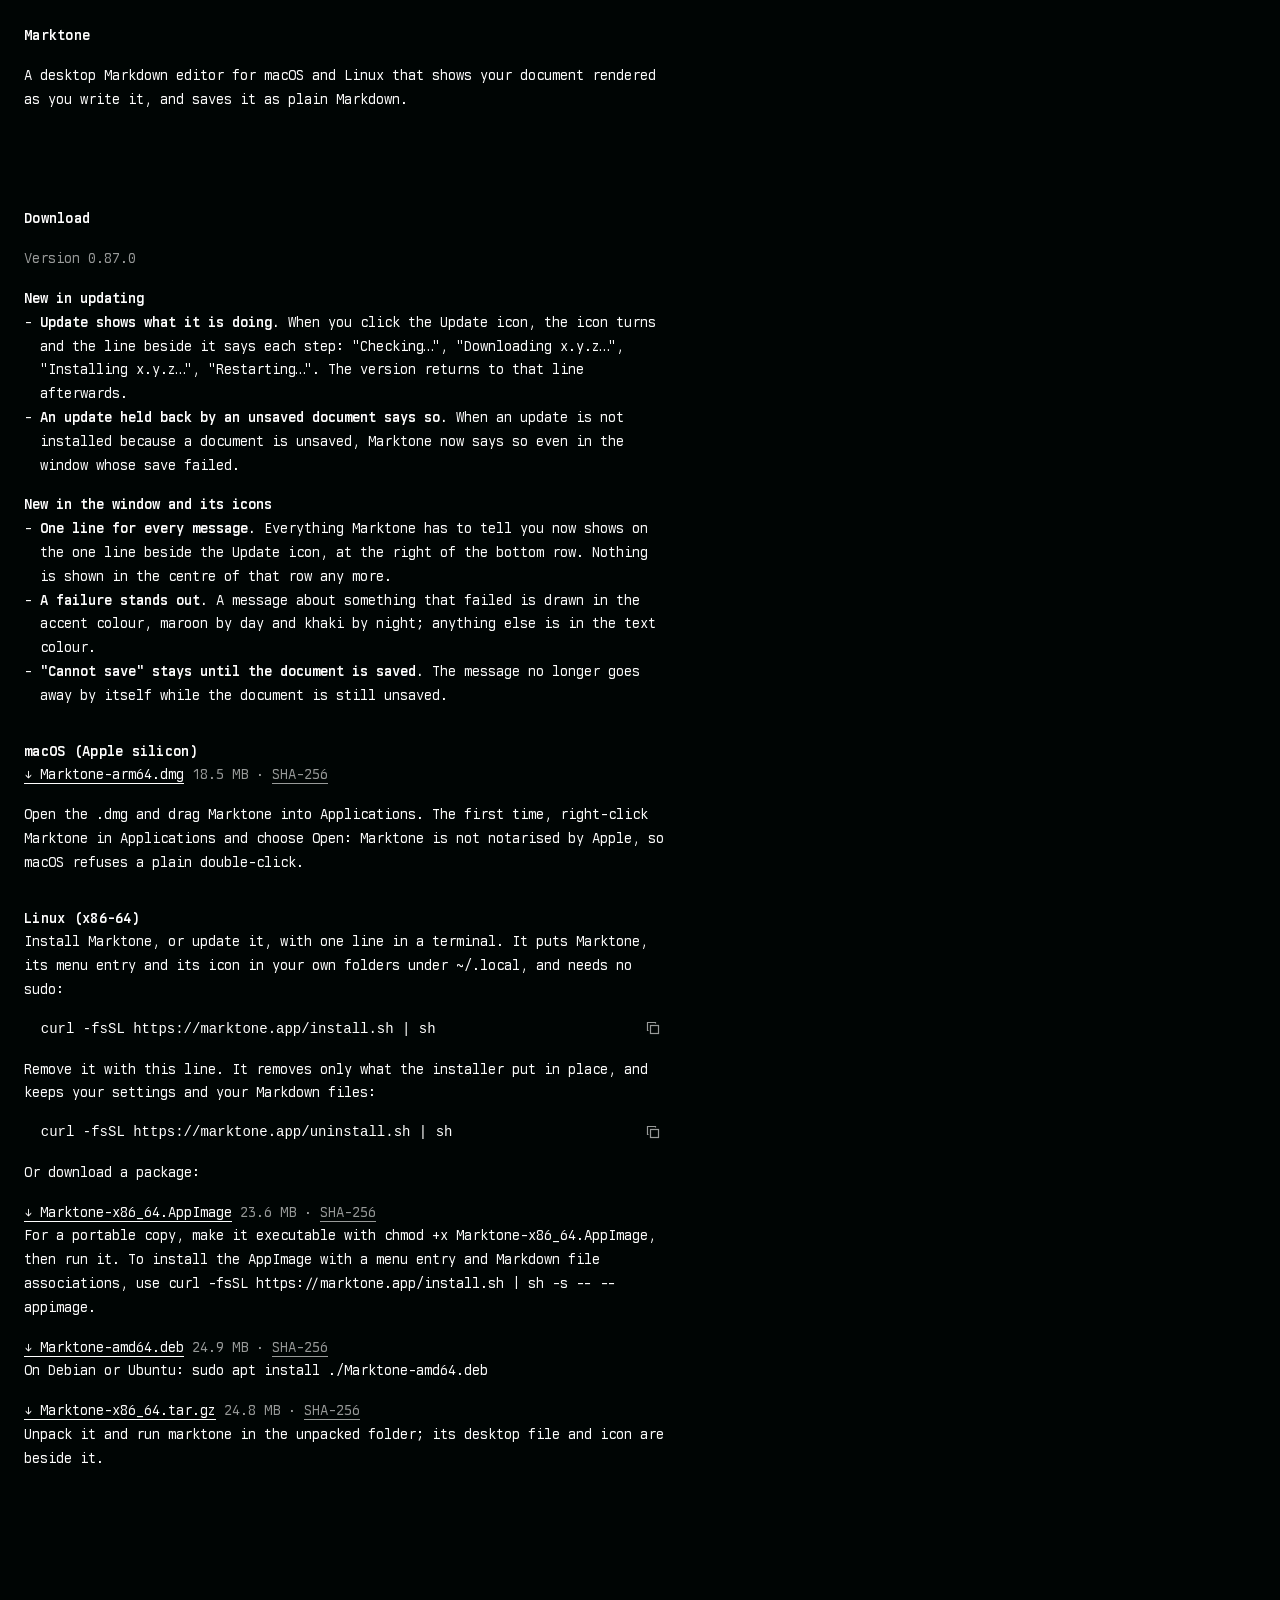
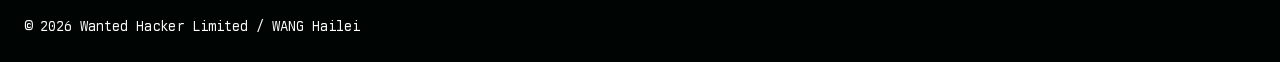
==== download/index.html @ 41b6d970 "Publish Marktone 0.87.0 on marktone.app" ====
<!doctype html>
<!-- Written by bin/sync from lib/templates; change the templates, not this file. -->
<!-- Behaviour (by eye): white Berkeley Mono text on a dark ground drawn at random from the WHL Colours Palette, the copyright at the foot. -->
<html lang="en-GB">
<head>
	<meta charset="utf-8">
	<meta name="viewport" content="width=device-width, initial-scale=1, viewport-fit=cover">
	<title>Download Marktone</title>
	<meta name="description" content="Marktone, a desktop Markdown editor for macOS and Linux that shows your document rendered as you write it, and saves it as plain Markdown.">
	<link rel="preload" href="/fonts/BerkeleyMonoVariable.woff2" as="font" type="font/woff2" crossorigin>
	<link rel="stylesheet" href="/style.css">
	<script src="/ground.js"></script>
	<script type="module" src="/copy.js"></script>
</head>
<body>
	<main>
		<header>
			<h1><a href="/">Marktone</a></h1>
			<p>A desktop Markdown editor for macOS and Linux that shows your document rendered as you write it, and saves it as plain Markdown.</p>
		</header>

		<section>
			<h2>Download</h2>
			<p class="muted">Version 0.87.0</p>
			<p><strong>New in updating</strong></p>
			<ul>
				<li><strong>Update shows what it is doing.</strong> When you click the Update icon, the icon turns and the line beside it says each step: &quot;Checking…&quot;, &quot;Downloading x.y.z…&quot;, &quot;Installing x.y.z…&quot;, &quot;Restarting…&quot;. The version returns to that line afterwards.</li>
				<li><strong>An update held back by an unsaved document says so.</strong> When an update is not installed because a document is unsaved, Marktone now says so even in the window whose save failed.</li>
			</ul>
			<p><strong>New in the window and its icons</strong></p>
			<ul>
				<li><strong>One line for every message.</strong> Everything Marktone has to tell you now shows on the one line beside the Update icon, at the right of the bottom row. Nothing is shown in the centre of that row any more.</li>
				<li><strong>A failure stands out.</strong> A message about something that failed is drawn in the accent colour, maroon by day and khaki by night; anything else is in the text colour.</li>
				<li><strong>&quot;Cannot save&quot; stays until the document is saved.</strong> The message no longer goes away by itself while the document is still unsaved.</li>
			</ul>

			<h3>macOS (Apple silicon)</h3>
			<p><a href="https://github.com/wanghailei/marktone.app/releases/download/v0.87.0/Marktone-arm64.dmg">↓ Marktone-arm64.dmg</a> <span class="muted">18.5 MB · <a href="https://github.com/wanghailei/marktone.app/releases/download/v0.87.0/Marktone-arm64.dmg.sha256">SHA-256</a></span></p>
			<p>Open the <code>.dmg</code> and drag Marktone into Applications. The first time, right-click Marktone in Applications and choose Open: Marktone is not notarised by Apple, so macOS refuses a plain double-click.</p>

			<h3>Linux (x86-64)</h3>
			<p>Install Marktone, or update it, with one line in a terminal. It puts Marktone, its menu entry and its icon in your own folders under <code>~/.local</code>, and needs no <code>sudo</code>:</p>
			<div class="command">
				<pre><code>curl -fsSL https://marktone.app/install.sh | sh</code></pre>
				<button type="button" class="copy" aria-label="Copy the install line" hidden><svg class="copy-sheets" viewBox="0 0 16 16" aria-hidden="true"><rect x="5.5" y="5.5" width="8" height="8"/><path d="M10.5 3.5v-1h-8v8h1"/></svg><svg class="copy-done" viewBox="0 0 16 16" aria-hidden="true"><path d="M3 8.5l3.5 3.5 6.5-8"/></svg><span class="copy-hint" aria-hidden="true"></span></button>
			</div>
			<p>Remove it with this line. It removes only what the installer put in place, and keeps your settings and your Markdown files:</p>
			<div class="command">
				<pre><code>curl -fsSL https://marktone.app/uninstall.sh | sh</code></pre>
				<button type="button" class="copy" aria-label="Copy the uninstall line" hidden><svg class="copy-sheets" viewBox="0 0 16 16" aria-hidden="true"><rect x="5.5" y="5.5" width="8" height="8"/><path d="M10.5 3.5v-1h-8v8h1"/></svg><svg class="copy-done" viewBox="0 0 16 16" aria-hidden="true"><path d="M3 8.5l3.5 3.5 6.5-8"/></svg><span class="copy-hint" aria-hidden="true"></span></button>
			</div>
			<p>Or download a package:</p>
			<p><a href="https://github.com/wanghailei/marktone.app/releases/download/v0.87.0/Marktone-x86_64.AppImage">↓ Marktone-x86_64.AppImage</a> <span class="muted">23.6 MB · <a href="https://github.com/wanghailei/marktone.app/releases/download/v0.87.0/Marktone-x86_64.AppImage.sha256">SHA-256</a></span><br>For a portable copy, make it executable with <code>chmod +x Marktone-x86_64.AppImage</code>, then run it. To install the AppImage with a menu entry and Markdown file associations, use <code>curl -fsSL https://marktone.app/install.sh | sh -s -- --appimage</code>.</p>
			<p><a href="https://github.com/wanghailei/marktone.app/releases/download/v0.87.0/Marktone-amd64.deb">↓ Marktone-amd64.deb</a> <span class="muted">24.9 MB · <a href="https://github.com/wanghailei/marktone.app/releases/download/v0.87.0/Marktone-amd64.deb.sha256">SHA-256</a></span><br>On Debian or Ubuntu: <code>sudo apt install ./Marktone-amd64.deb</code></p>
			<p><a href="https://github.com/wanghailei/marktone.app/releases/download/v0.87.0/Marktone-x86_64.tar.gz">↓ Marktone-x86_64.tar.gz</a> <span class="muted">24.8 MB · <a href="https://github.com/wanghailei/marktone.app/releases/download/v0.87.0/Marktone-x86_64.tar.gz.sha256">SHA-256</a></span><br>Unpack it and run <code>marktone</code> in the unpacked folder; its desktop file and icon are beside it.</p>
		</section>
	</main>
	<footer>© 2026 <a href="https://whl.ltd">Wanted Hacker Limited</a> / WANG Hailei</footer>
</body>
</html>
---- style.css ----
/* The site's one stylesheet, in the house style of whl.ltd and imightfeel.ai: Berkeley Mono at one size, white on a dark ground,
	hierarchy from weight and whitespace alone, with no lines, boxes or shadows. ground.js picks the ground on each visit. */
@layer site {
	/* ---------- Typeface ---------- */
	/* The licensed Berkeley Mono variable font, the file imightfeel.ai serves, so one family carries every weight. */
	@font-face {
		font-family: "Berkeley Mono";
		src: url( "/fonts/BerkeleyMonoVariable.woff2" ) format( "woff2" );
		font-weight: 100 900;
		font-style: normal;
		font-display: swap;
	}

	/* ---------- Tokens ---------- */
	:root {
		--marktone-ground: #000000;
		--marktone-ink: #ffffff;
		--marktone-space: 2ch;
		color-scheme: dark;
		/* The ground paints the root, so the safe areas and the ends of a scroll take it too. */
		background: var( --marktone-ground );
		color: var( --marktone-ink );
		/* No rubber-band bounce at the scroll ends, as on every WHL page. */
		overscroll-behavior: none;
		-webkit-text-size-adjust: none;
		text-size-adjust: none;
	}

	/* ---------- Page ---------- */
	* { margin: 0; padding: 0; box-sizing: border-box; }
	/* The copyright holds the foot of a short page and follows the text on a long one. */
	body {
		min-height: 100vh;
		min-height: 100dvh;
		display: flex;
		flex-direction: column;
		padding: calc( var( --marktone-space ) * 1.5 );
		font-family: "Berkeley Mono", "IBM Plex Mono", monospace;
		font-size: 14px;
		line-height: 1.7;
	}
	main { flex: 1; max-width: 640px; }
	header { margin-bottom: calc( var( --marktone-space ) * 6 ); }
	section { margin-bottom: calc( var( --marktone-space ) * 5 ); }
	h1, h2, h3 { font-size: inherit; font-weight: 700; letter-spacing: 0.02em; }
	h1 { margin-bottom: var( --marktone-space ); }
	h2 { margin-bottom: var( --marktone-space ); }
	h3 { margin-top: calc( var( --marktone-space ) * 2 ); }
	p { margin-bottom: var( --marktone-space ); }
	/* A release's lists of what changed: each item behind a hyphen, as the notes are written, its lines hanging under its first word. */
	ul { list-style: none; margin-bottom: var( --marktone-space ); }
	li { padding-left: 2ch; text-indent: -2ch; }
	li::before { content: "- "; }
	/* A list's bold heading sits on the line above it. */
	p:has( + ul ) { margin-bottom: 0; }
	strong { font-weight: 700; }
	code { font: inherit; }
	/* A line to copy into a terminal: set in from the text, wrapped on a narrow screen without changing what is copied, and taken whole
		by one click. */
	pre { margin-bottom: var( --marktone-space ); padding-left: 2ch; white-space: pre-wrap; overflow-wrap: anywhere; }
	pre code { user-select: all; -webkit-user-select: all; }
	/* The line and its copy button side by side: the line takes the width and wraps, the button keeps its place at the right end of
		the line's first row, so nothing scrolls sideways on a phone. */
	.command { display: flex; align-items: flex-start; gap: 1ch; margin-bottom: var( --marktone-space ); }
	.command pre { flex: 1; min-width: 0; margin-bottom: 0; }
	/* The copy button is a drawn icon in the text's own colour, with no box, muted until it is pointed at or reached by keyboard. */
	.copy:not( [hidden] ) { display: inline-flex; }
	.copy { flex: none; padding: 0.2em; border: 0; background: none; color: inherit; opacity: 0.6; cursor: pointer; line-height: 0; }
	.copy:hover, .copy:focus-visible, .copy.copied { opacity: 1; }
	.copy:focus-visible { outline: 1px solid currentColor; outline-offset: 2px; }
	.copy svg { width: 1.2em; height: 1.2em; fill: none; stroke: currentColor; stroke-width: 1.2; }
	.copy .copy-done, .copy.copied .copy-sheets { display: none; }
	.copy.copied .copy-done { display: block; }
	/* Where nothing could be copied, the keys that copy the selected line stand in the icon's place, in the text's own type. */
	.copy-hint { display: none; font: inherit; line-height: 1.2; white-space: nowrap; }
	.copy.refused { opacity: 1; }
	.copy.refused .copy-sheets { display: none; }
	.copy.refused .copy-hint { display: inline; }
	/* Links are underlined thinly, so a download reads as one at a glance on a page of one colour. */
	a { color: inherit; text-decoration: underline; text-decoration-thickness: 1px; text-underline-offset: 0.25em; }
	a:hover { text-decoration-thickness: 2px; }
	h1 a { text-decoration: none; }
	footer { margin-top: calc( var( --marktone-space ) * 4 ); }
	footer a { text-decoration: none; }
	footer a:hover { text-decoration: underline; }

	/* ---------- Reusable pieces ---------- */
	.muted { opacity: 0.6; }
	/* A file's size and checksum stay together on one line, never broken at the hyphen of SHA-256. */
	span.muted { white-space: nowrap; }
}
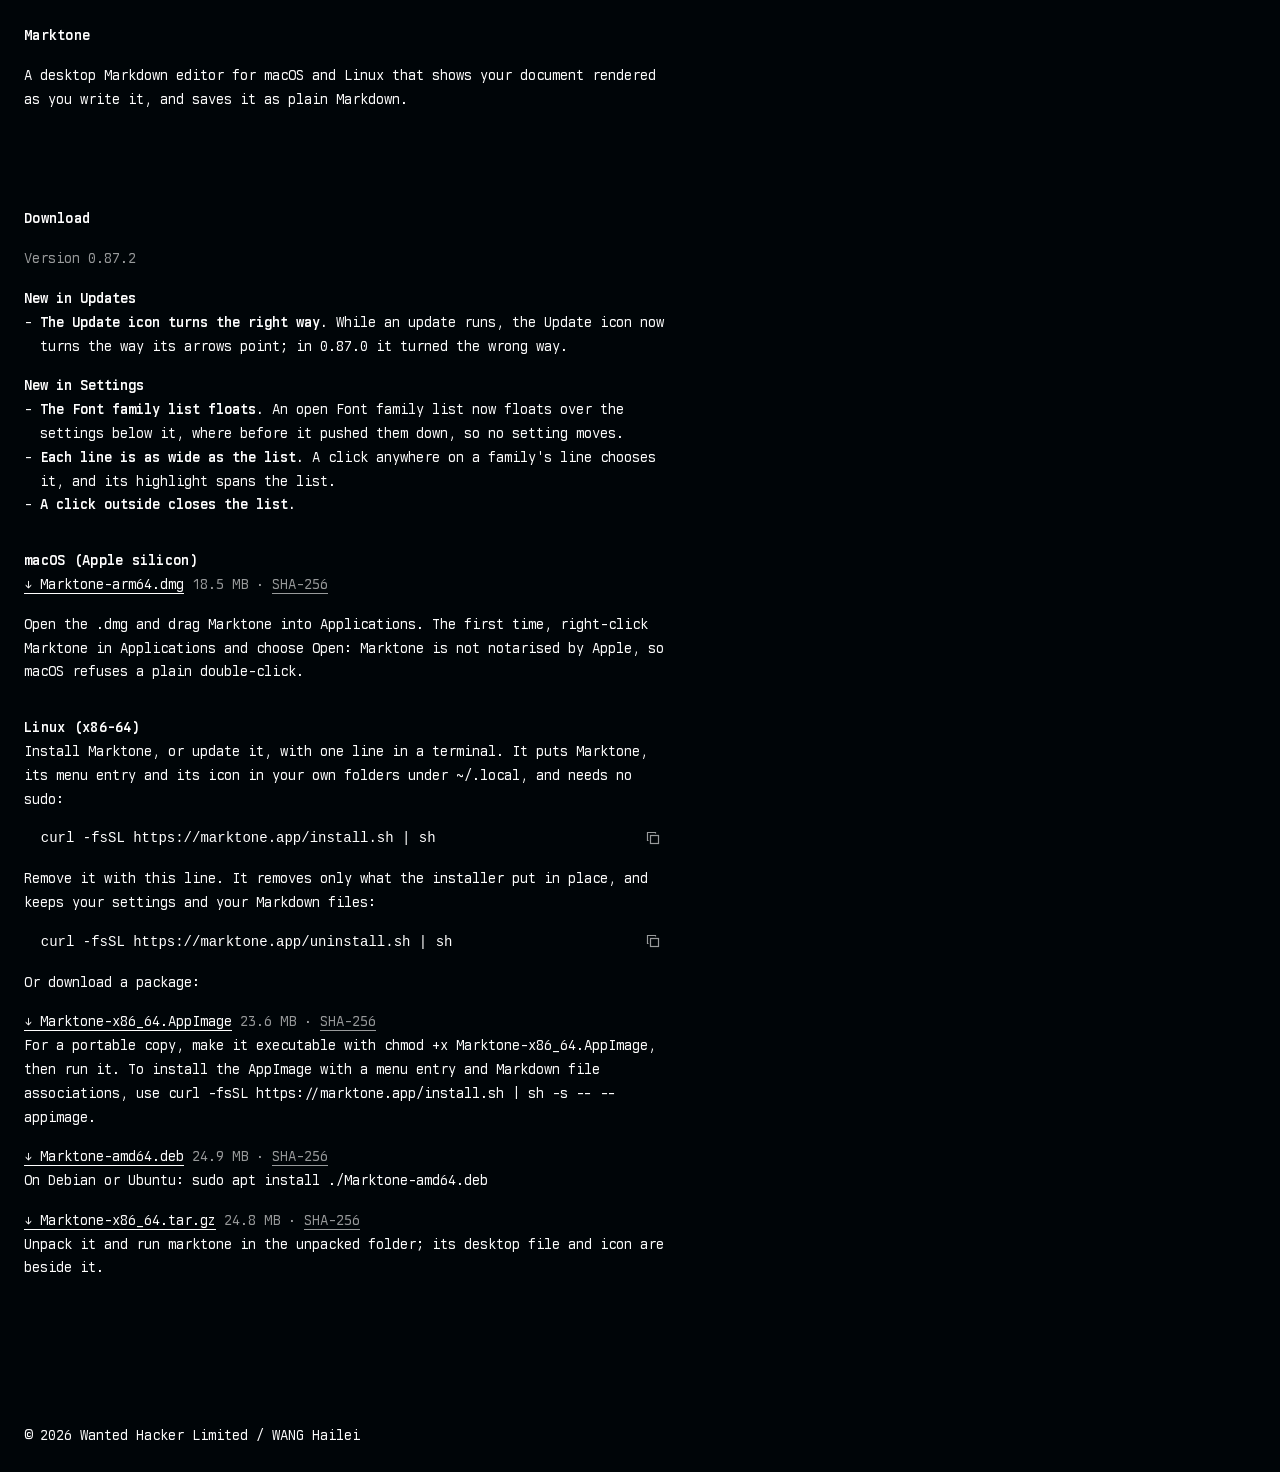
==== commit d5212780: "Publish Marktone 0.87.2 on marktone.app" ====
--- a/download/index.html
+++ b/download/index.html
@@ -21,21 +21,20 @@
 
 		<section>
 			<h2>Download</h2>
-			<p class="muted">Version 0.87.0</p>
-			<p><strong>New in updating</strong></p>
+			<p class="muted">Version 0.87.2</p>
+			<p><strong>New in Updates</strong></p>
 			<ul>
-				<li><strong>Update shows what it is doing.</strong> When you click the Update icon, the icon turns and the line beside it says each step: &quot;Checking…&quot;, &quot;Downloading x.y.z…&quot;, &quot;Installing x.y.z…&quot;, &quot;Restarting…&quot;. The version returns to that line afterwards.</li>
-				<li><strong>An update held back by an unsaved document says so.</strong> When an update is not installed because a document is unsaved, Marktone now says so even in the window whose save failed.</li>
+				<li><strong>The Update icon turns the right way.</strong> While an update runs, the Update icon now turns the way its arrows point; in 0.87.0 it turned the wrong way.</li>
 			</ul>
-			<p><strong>New in the window and its icons</strong></p>
+			<p><strong>New in Settings</strong></p>
 			<ul>
-				<li><strong>One line for every message.</strong> Everything Marktone has to tell you now shows on the one line beside the Update icon, at the right of the bottom row. Nothing is shown in the centre of that row any more.</li>
-				<li><strong>A failure stands out.</strong> A message about something that failed is drawn in the accent colour, maroon by day and khaki by night; anything else is in the text colour.</li>
-				<li><strong>&quot;Cannot save&quot; stays until the document is saved.</strong> The message no longer goes away by itself while the document is still unsaved.</li>
+				<li><strong>The Font family list floats.</strong> An open Font family list now floats over the settings below it, where before it pushed them down, so no setting moves.</li>
+				<li><strong>Each line is as wide as the list.</strong> A click anywhere on a family&#39;s line chooses it, and its highlight spans the list.</li>
+				<li><strong>A click outside closes the list.</strong></li>
 			</ul>
 
 			<h3>macOS (Apple silicon)</h3>
-			<p><a href="https://github.com/wanghailei/marktone.app/releases/download/v0.87.0/Marktone-arm64.dmg">↓ Marktone-arm64.dmg</a> <span class="muted">18.5 MB · <a href="https://github.com/wanghailei/marktone.app/releases/download/v0.87.0/Marktone-arm64.dmg.sha256">SHA-256</a></span></p>
+			<p><a href="https://github.com/wanghailei/marktone.app/releases/download/v0.87.2/Marktone-arm64.dmg">↓ Marktone-arm64.dmg</a> <span class="muted">18.5 MB · <a href="https://github.com/wanghailei/marktone.app/releases/download/v0.87.2/Marktone-arm64.dmg.sha256">SHA-256</a></span></p>
 			<p>Open the <code>.dmg</code> and drag Marktone into Applications. The first time, right-click Marktone in Applications and choose Open: Marktone is not notarised by Apple, so macOS refuses a plain double-click.</p>
 
 			<h3>Linux (x86-64)</h3>
@@ -50,9 +49,9 @@
 				<button type="button" class="copy" aria-label="Copy the uninstall line" hidden><svg class="copy-sheets" viewBox="0 0 16 16" aria-hidden="true"><rect x="5.5" y="5.5" width="8" height="8"/><path d="M10.5 3.5v-1h-8v8h1"/></svg><svg class="copy-done" viewBox="0 0 16 16" aria-hidden="true"><path d="M3 8.5l3.5 3.5 6.5-8"/></svg><span class="copy-hint" aria-hidden="true"></span></button>
 			</div>
 			<p>Or download a package:</p>
-			<p><a href="https://github.com/wanghailei/marktone.app/releases/download/v0.87.0/Marktone-x86_64.AppImage">↓ Marktone-x86_64.AppImage</a> <span class="muted">23.6 MB · <a href="https://github.com/wanghailei/marktone.app/releases/download/v0.87.0/Marktone-x86_64.AppImage.sha256">SHA-256</a></span><br>For a portable copy, make it executable with <code>chmod +x Marktone-x86_64.AppImage</code>, then run it. To install the AppImage with a menu entry and Markdown file associations, use <code>curl -fsSL https://marktone.app/install.sh | sh -s -- --appimage</code>.</p>
-			<p><a href="https://github.com/wanghailei/marktone.app/releases/download/v0.87.0/Marktone-amd64.deb">↓ Marktone-amd64.deb</a> <span class="muted">24.9 MB · <a href="https://github.com/wanghailei/marktone.app/releases/download/v0.87.0/Marktone-amd64.deb.sha256">SHA-256</a></span><br>On Debian or Ubuntu: <code>sudo apt install ./Marktone-amd64.deb</code></p>
-			<p><a href="https://github.com/wanghailei/marktone.app/releases/download/v0.87.0/Marktone-x86_64.tar.gz">↓ Marktone-x86_64.tar.gz</a> <span class="muted">24.8 MB · <a href="https://github.com/wanghailei/marktone.app/releases/download/v0.87.0/Marktone-x86_64.tar.gz.sha256">SHA-256</a></span><br>Unpack it and run <code>marktone</code> in the unpacked folder; its desktop file and icon are beside it.</p>
+			<p><a href="https://github.com/wanghailei/marktone.app/releases/download/v0.87.2/Marktone-x86_64.AppImage">↓ Marktone-x86_64.AppImage</a> <span class="muted">23.6 MB · <a href="https://github.com/wanghailei/marktone.app/releases/download/v0.87.2/Marktone-x86_64.AppImage.sha256">SHA-256</a></span><br>For a portable copy, make it executable with <code>chmod +x Marktone-x86_64.AppImage</code>, then run it. To install the AppImage with a menu entry and Markdown file associations, use <code>curl -fsSL https://marktone.app/install.sh | sh -s -- --appimage</code>.</p>
+			<p><a href="https://github.com/wanghailei/marktone.app/releases/download/v0.87.2/Marktone-amd64.deb">↓ Marktone-amd64.deb</a> <span class="muted">24.9 MB · <a href="https://github.com/wanghailei/marktone.app/releases/download/v0.87.2/Marktone-amd64.deb.sha256">SHA-256</a></span><br>On Debian or Ubuntu: <code>sudo apt install ./Marktone-amd64.deb</code></p>
+			<p><a href="https://github.com/wanghailei/marktone.app/releases/download/v0.87.2/Marktone-x86_64.tar.gz">↓ Marktone-x86_64.tar.gz</a> <span class="muted">24.8 MB · <a href="https://github.com/wanghailei/marktone.app/releases/download/v0.87.2/Marktone-x86_64.tar.gz.sha256">SHA-256</a></span><br>Unpack it and run <code>marktone</code> in the unpacked folder; its desktop file and icon are beside it.</p>
 		</section>
 	</main>
 	<footer>© 2026 <a href="https://whl.ltd">Wanted Hacker Limited</a> / WANG Hailei</footer>
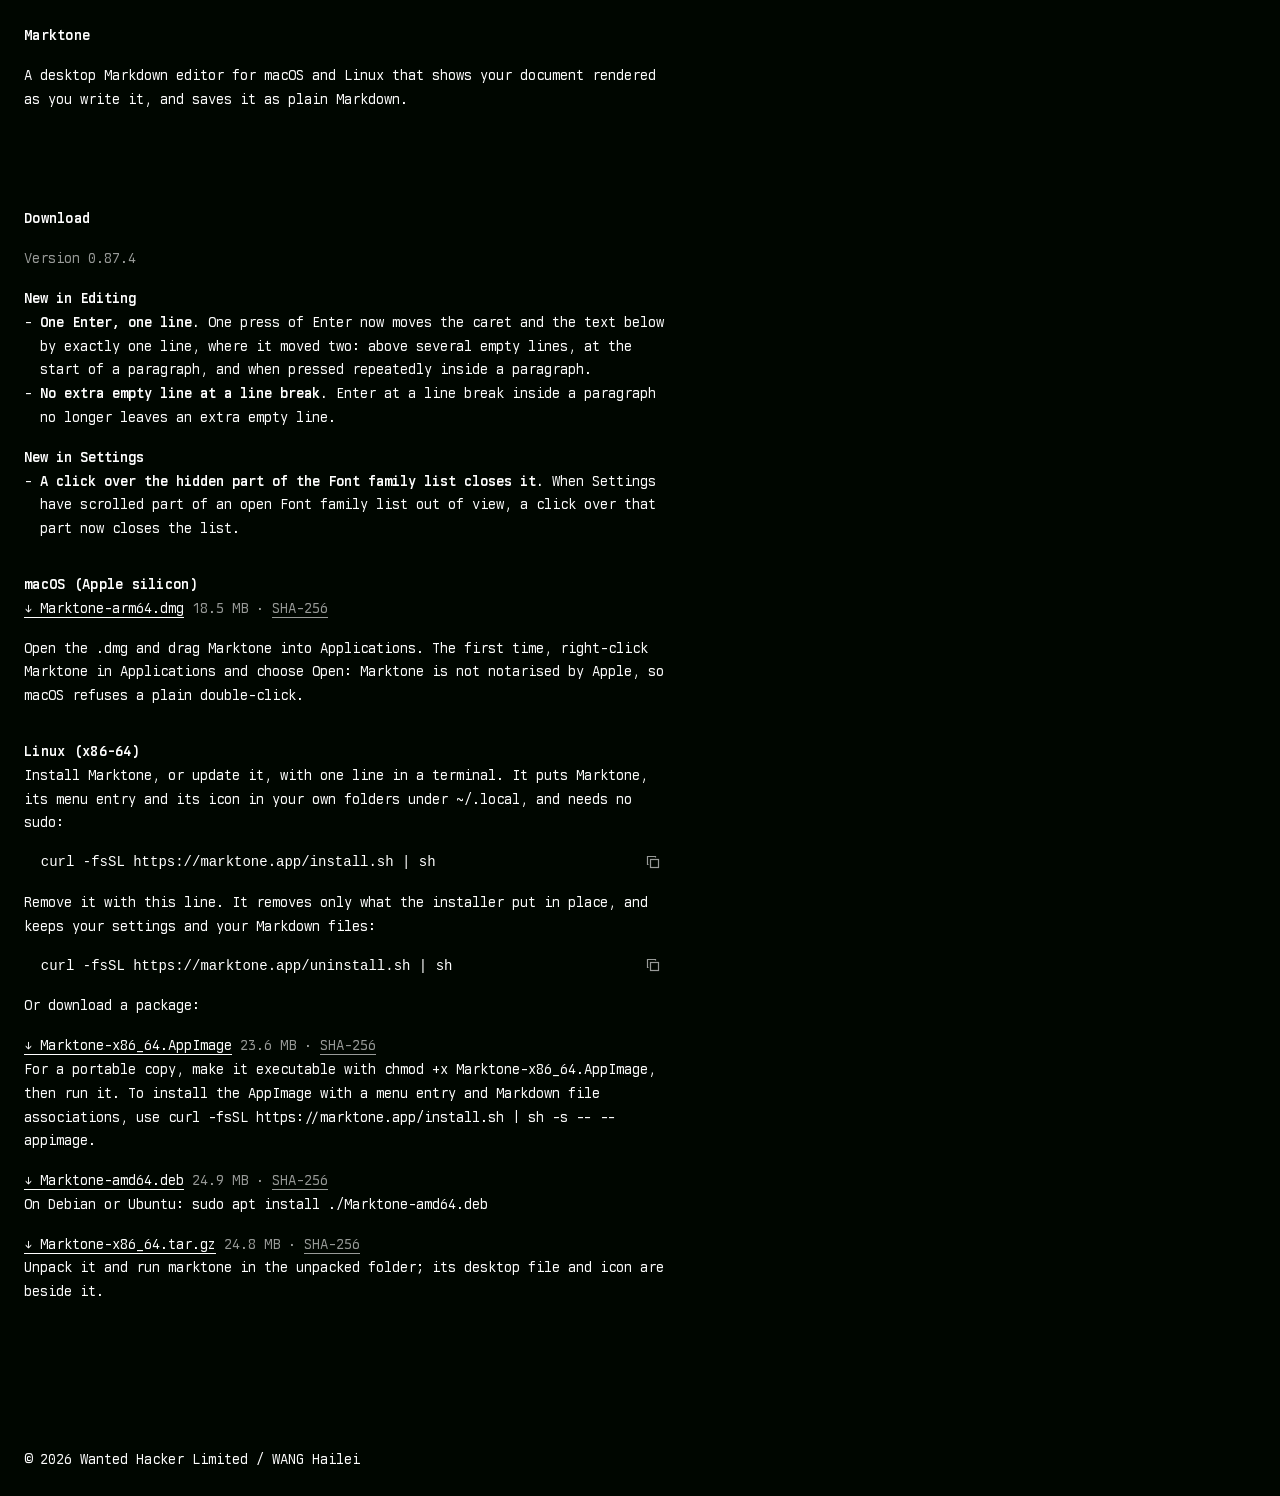
==== commit a5df07fa: "Publish Marktone 0.87.4 on marktone.app" ====
--- a/download/index.html
+++ b/download/index.html
@@ -21,20 +21,19 @@
 
 		<section>
 			<h2>Download</h2>
-			<p class="muted">Version 0.87.2</p>
-			<p><strong>New in Updates</strong></p>
+			<p class="muted">Version 0.87.4</p>
+			<p><strong>New in Editing</strong></p>
 			<ul>
-				<li><strong>The Update icon turns the right way.</strong> While an update runs, the Update icon now turns the way its arrows point; in 0.87.0 it turned the wrong way.</li>
+				<li><strong>One Enter, one line.</strong> One press of Enter now moves the caret and the text below by exactly one line, where it moved two: above several empty lines, at the start of a paragraph, and when pressed repeatedly inside a paragraph.</li>
+				<li><strong>No extra empty line at a line break.</strong> Enter at a line break inside a paragraph no longer leaves an extra empty line.</li>
 			</ul>
 			<p><strong>New in Settings</strong></p>
 			<ul>
-				<li><strong>The Font family list floats.</strong> An open Font family list now floats over the settings below it, where before it pushed them down, so no setting moves.</li>
-				<li><strong>Each line is as wide as the list.</strong> A click anywhere on a family&#39;s line chooses it, and its highlight spans the list.</li>
-				<li><strong>A click outside closes the list.</strong></li>
+				<li><strong>A click over the hidden part of the Font family list closes it.</strong> When Settings have scrolled part of an open Font family list out of view, a click over that part now closes the list.</li>
 			</ul>
 
 			<h3>macOS (Apple silicon)</h3>
-			<p><a href="https://github.com/wanghailei/marktone.app/releases/download/v0.87.2/Marktone-arm64.dmg">↓ Marktone-arm64.dmg</a> <span class="muted">18.5 MB · <a href="https://github.com/wanghailei/marktone.app/releases/download/v0.87.2/Marktone-arm64.dmg.sha256">SHA-256</a></span></p>
+			<p><a href="https://github.com/wanghailei/marktone.app/releases/download/v0.87.4/Marktone-arm64.dmg">↓ Marktone-arm64.dmg</a> <span class="muted">18.5 MB · <a href="https://github.com/wanghailei/marktone.app/releases/download/v0.87.4/Marktone-arm64.dmg.sha256">SHA-256</a></span></p>
 			<p>Open the <code>.dmg</code> and drag Marktone into Applications. The first time, right-click Marktone in Applications and choose Open: Marktone is not notarised by Apple, so macOS refuses a plain double-click.</p>
 
 			<h3>Linux (x86-64)</h3>
@@ -49,9 +48,9 @@
 				<button type="button" class="copy" aria-label="Copy the uninstall line" hidden><svg class="copy-sheets" viewBox="0 0 16 16" aria-hidden="true"><rect x="5.5" y="5.5" width="8" height="8"/><path d="M10.5 3.5v-1h-8v8h1"/></svg><svg class="copy-done" viewBox="0 0 16 16" aria-hidden="true"><path d="M3 8.5l3.5 3.5 6.5-8"/></svg><span class="copy-hint" aria-hidden="true"></span></button>
 			</div>
 			<p>Or download a package:</p>
-			<p><a href="https://github.com/wanghailei/marktone.app/releases/download/v0.87.2/Marktone-x86_64.AppImage">↓ Marktone-x86_64.AppImage</a> <span class="muted">23.6 MB · <a href="https://github.com/wanghailei/marktone.app/releases/download/v0.87.2/Marktone-x86_64.AppImage.sha256">SHA-256</a></span><br>For a portable copy, make it executable with <code>chmod +x Marktone-x86_64.AppImage</code>, then run it. To install the AppImage with a menu entry and Markdown file associations, use <code>curl -fsSL https://marktone.app/install.sh | sh -s -- --appimage</code>.</p>
-			<p><a href="https://github.com/wanghailei/marktone.app/releases/download/v0.87.2/Marktone-amd64.deb">↓ Marktone-amd64.deb</a> <span class="muted">24.9 MB · <a href="https://github.com/wanghailei/marktone.app/releases/download/v0.87.2/Marktone-amd64.deb.sha256">SHA-256</a></span><br>On Debian or Ubuntu: <code>sudo apt install ./Marktone-amd64.deb</code></p>
-			<p><a href="https://github.com/wanghailei/marktone.app/releases/download/v0.87.2/Marktone-x86_64.tar.gz">↓ Marktone-x86_64.tar.gz</a> <span class="muted">24.8 MB · <a href="https://github.com/wanghailei/marktone.app/releases/download/v0.87.2/Marktone-x86_64.tar.gz.sha256">SHA-256</a></span><br>Unpack it and run <code>marktone</code> in the unpacked folder; its desktop file and icon are beside it.</p>
+			<p><a href="https://github.com/wanghailei/marktone.app/releases/download/v0.87.4/Marktone-x86_64.AppImage">↓ Marktone-x86_64.AppImage</a> <span class="muted">23.6 MB · <a href="https://github.com/wanghailei/marktone.app/releases/download/v0.87.4/Marktone-x86_64.AppImage.sha256">SHA-256</a></span><br>For a portable copy, make it executable with <code>chmod +x Marktone-x86_64.AppImage</code>, then run it. To install the AppImage with a menu entry and Markdown file associations, use <code>curl -fsSL https://marktone.app/install.sh | sh -s -- --appimage</code>.</p>
+			<p><a href="https://github.com/wanghailei/marktone.app/releases/download/v0.87.4/Marktone-amd64.deb">↓ Marktone-amd64.deb</a> <span class="muted">24.9 MB · <a href="https://github.com/wanghailei/marktone.app/releases/download/v0.87.4/Marktone-amd64.deb.sha256">SHA-256</a></span><br>On Debian or Ubuntu: <code>sudo apt install ./Marktone-amd64.deb</code></p>
+			<p><a href="https://github.com/wanghailei/marktone.app/releases/download/v0.87.4/Marktone-x86_64.tar.gz">↓ Marktone-x86_64.tar.gz</a> <span class="muted">24.8 MB · <a href="https://github.com/wanghailei/marktone.app/releases/download/v0.87.4/Marktone-x86_64.tar.gz.sha256">SHA-256</a></span><br>Unpack it and run <code>marktone</code> in the unpacked folder; its desktop file and icon are beside it.</p>
 		</section>
 	</main>
 	<footer>© 2026 <a href="https://whl.ltd">Wanted Hacker Limited</a> / WANG Hailei</footer>
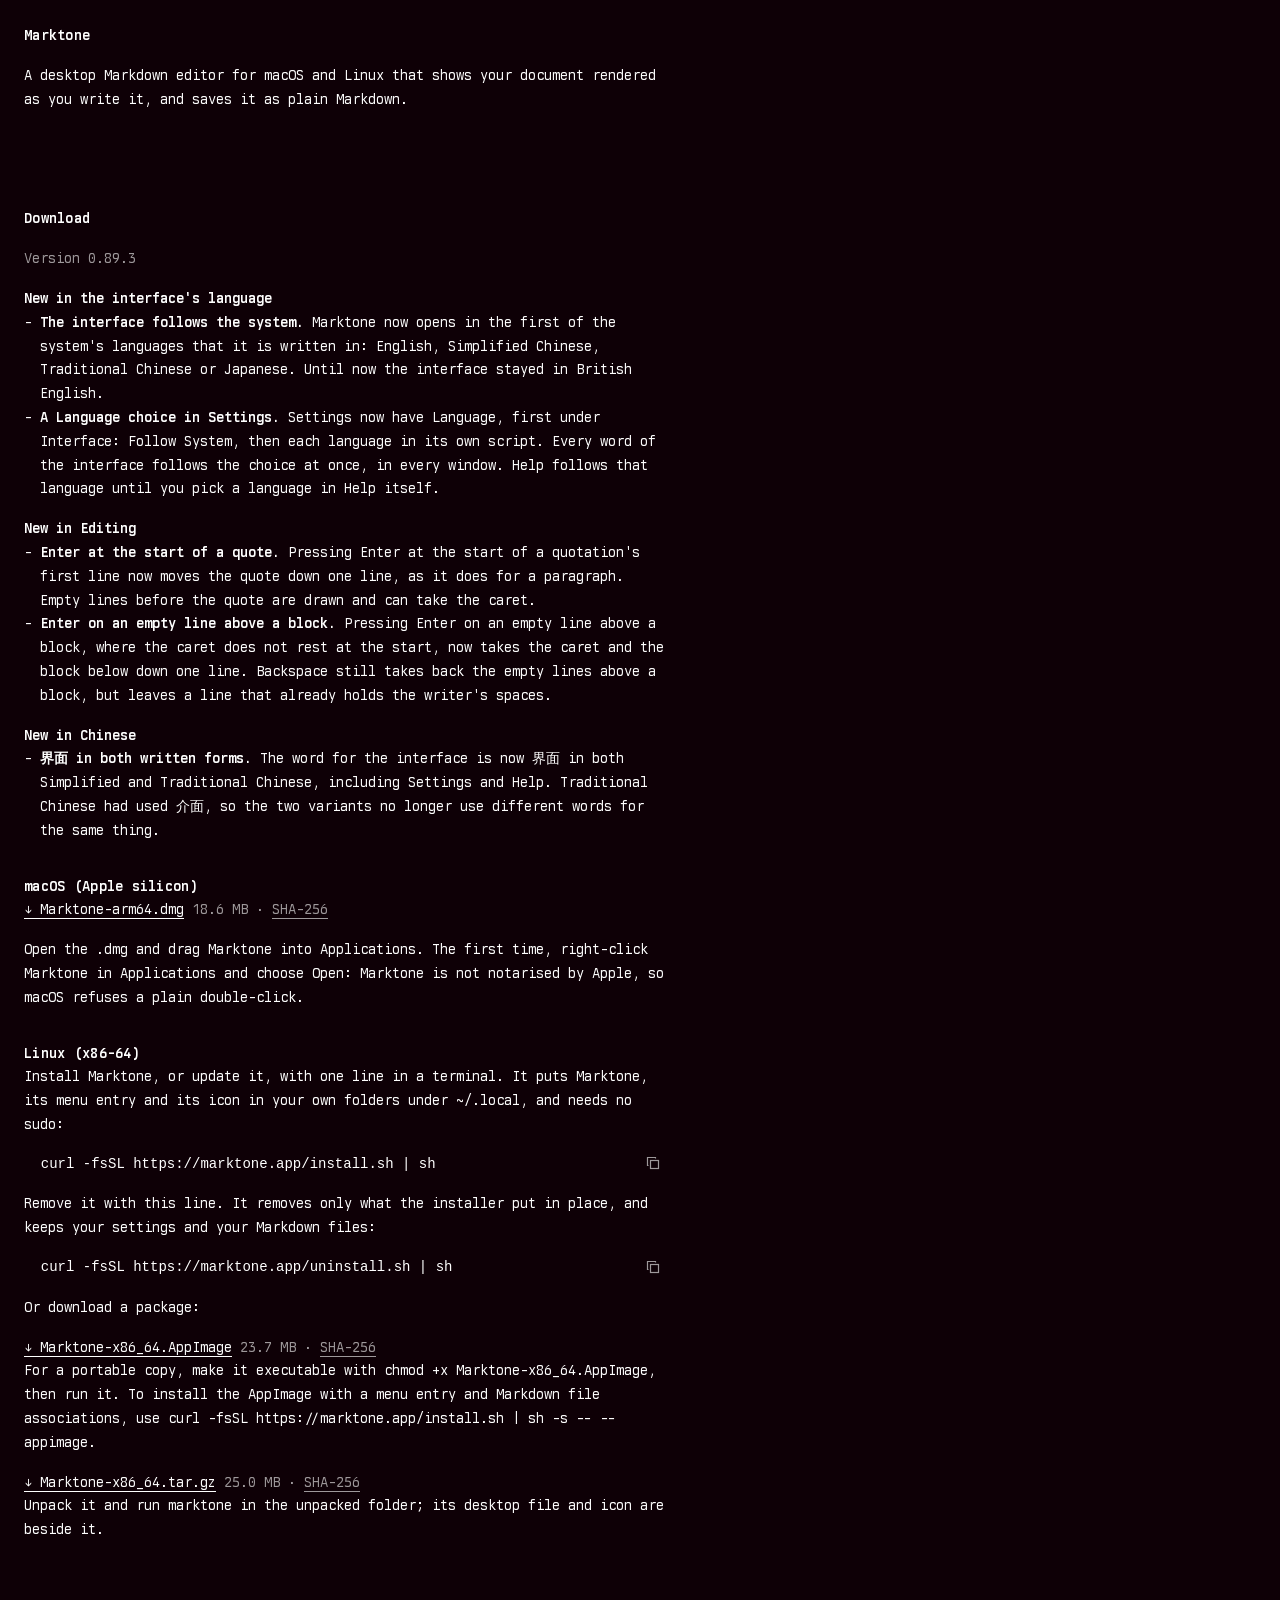
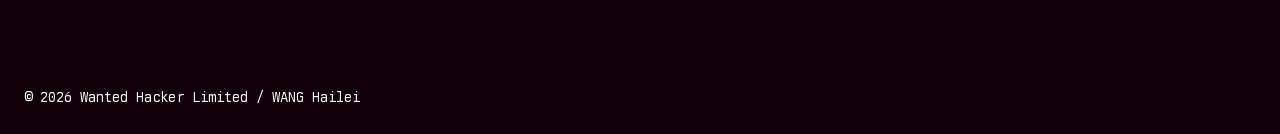
==== commit e7e924d3: "Publish Marktone 0.89.3 on marktone.app" ====
--- a/download/index.html
+++ b/download/index.html
@@ -21,19 +21,24 @@
 
 		<section>
 			<h2>Download</h2>
-			<p class="muted">Version 0.87.4</p>
+			<p class="muted">Version 0.89.3</p>
+			<p><strong>New in the interface&#39;s language</strong></p>
+			<ul>
+				<li><strong>The interface follows the system.</strong> Marktone now opens in the first of the system&#39;s languages that it is written in: English, Simplified Chinese, Traditional Chinese or Japanese. Until now the interface stayed in British English.</li>
+				<li><strong>A Language choice in Settings.</strong> Settings now have Language, first under Interface: Follow System, then each language in its own script. Every word of the interface follows the choice at once, in every window. Help follows that language until you pick a language in Help itself.</li>
+			</ul>
 			<p><strong>New in Editing</strong></p>
 			<ul>
-				<li><strong>One Enter, one line.</strong> One press of Enter now moves the caret and the text below by exactly one line, where it moved two: above several empty lines, at the start of a paragraph, and when pressed repeatedly inside a paragraph.</li>
-				<li><strong>No extra empty line at a line break.</strong> Enter at a line break inside a paragraph no longer leaves an extra empty line.</li>
+				<li><strong>Enter at the start of a quote.</strong> Pressing Enter at the start of a quotation&#39;s first line now moves the quote down one line, as it does for a paragraph. Empty lines before the quote are drawn and can take the caret.</li>
+				<li><strong>Enter on an empty line above a block.</strong> Pressing Enter on an empty line above a block, where the caret does not rest at the start, now takes the caret and the block below down one line. Backspace still takes back the empty lines above a block, but leaves a line that already holds the writer&#39;s spaces.</li>
 			</ul>
-			<p><strong>New in Settings</strong></p>
+			<p><strong>New in Chinese</strong></p>
 			<ul>
-				<li><strong>A click over the hidden part of the Font family list closes it.</strong> When Settings have scrolled part of an open Font family list out of view, a click over that part now closes the list.</li>
+				<li><strong>界面 in both written forms.</strong> The word for the interface is now 界面 in both Simplified and Traditional Chinese, including Settings and Help. Traditional Chinese had used 介面, so the two variants no longer use different words for the same thing.</li>
 			</ul>
 
 			<h3>macOS (Apple silicon)</h3>
-			<p><a href="https://github.com/wanghailei/marktone.app/releases/download/v0.87.4/Marktone-arm64.dmg">↓ Marktone-arm64.dmg</a> <span class="muted">18.5 MB · <a href="https://github.com/wanghailei/marktone.app/releases/download/v0.87.4/Marktone-arm64.dmg.sha256">SHA-256</a></span></p>
+			<p><a href="https://github.com/wanghailei/marktone.app/releases/download/v0.89.3/Marktone-arm64.dmg">↓ Marktone-arm64.dmg</a> <span class="muted">18.6 MB · <a href="https://github.com/wanghailei/marktone.app/releases/download/v0.89.3/Marktone-arm64.dmg.sha256">SHA-256</a></span></p>
 			<p>Open the <code>.dmg</code> and drag Marktone into Applications. The first time, right-click Marktone in Applications and choose Open: Marktone is not notarised by Apple, so macOS refuses a plain double-click.</p>
 
 			<h3>Linux (x86-64)</h3>
@@ -48,9 +53,8 @@
 				<button type="button" class="copy" aria-label="Copy the uninstall line" hidden><svg class="copy-sheets" viewBox="0 0 16 16" aria-hidden="true"><rect x="5.5" y="5.5" width="8" height="8"/><path d="M10.5 3.5v-1h-8v8h1"/></svg><svg class="copy-done" viewBox="0 0 16 16" aria-hidden="true"><path d="M3 8.5l3.5 3.5 6.5-8"/></svg><span class="copy-hint" aria-hidden="true"></span></button>
 			</div>
 			<p>Or download a package:</p>
-			<p><a href="https://github.com/wanghailei/marktone.app/releases/download/v0.87.4/Marktone-x86_64.AppImage">↓ Marktone-x86_64.AppImage</a> <span class="muted">23.6 MB · <a href="https://github.com/wanghailei/marktone.app/releases/download/v0.87.4/Marktone-x86_64.AppImage.sha256">SHA-256</a></span><br>For a portable copy, make it executable with <code>chmod +x Marktone-x86_64.AppImage</code>, then run it. To install the AppImage with a menu entry and Markdown file associations, use <code>curl -fsSL https://marktone.app/install.sh | sh -s -- --appimage</code>.</p>
-			<p><a href="https://github.com/wanghailei/marktone.app/releases/download/v0.87.4/Marktone-amd64.deb">↓ Marktone-amd64.deb</a> <span class="muted">24.9 MB · <a href="https://github.com/wanghailei/marktone.app/releases/download/v0.87.4/Marktone-amd64.deb.sha256">SHA-256</a></span><br>On Debian or Ubuntu: <code>sudo apt install ./Marktone-amd64.deb</code></p>
-			<p><a href="https://github.com/wanghailei/marktone.app/releases/download/v0.87.4/Marktone-x86_64.tar.gz">↓ Marktone-x86_64.tar.gz</a> <span class="muted">24.8 MB · <a href="https://github.com/wanghailei/marktone.app/releases/download/v0.87.4/Marktone-x86_64.tar.gz.sha256">SHA-256</a></span><br>Unpack it and run <code>marktone</code> in the unpacked folder; its desktop file and icon are beside it.</p>
+			<p><a href="https://github.com/wanghailei/marktone.app/releases/download/v0.89.3/Marktone-x86_64.AppImage">↓ Marktone-x86_64.AppImage</a> <span class="muted">23.7 MB · <a href="https://github.com/wanghailei/marktone.app/releases/download/v0.89.3/Marktone-x86_64.AppImage.sha256">SHA-256</a></span><br>For a portable copy, make it executable with <code>chmod +x Marktone-x86_64.AppImage</code>, then run it. To install the AppImage with a menu entry and Markdown file associations, use <code>curl -fsSL https://marktone.app/install.sh | sh -s -- --appimage</code>.</p>
+			<p><a href="https://github.com/wanghailei/marktone.app/releases/download/v0.89.3/Marktone-x86_64.tar.gz">↓ Marktone-x86_64.tar.gz</a> <span class="muted">25.0 MB · <a href="https://github.com/wanghailei/marktone.app/releases/download/v0.89.3/Marktone-x86_64.tar.gz.sha256">SHA-256</a></span><br>Unpack it and run <code>marktone</code> in the unpacked folder; its desktop file and icon are beside it.</p>
 		</section>
 	</main>
 	<footer>© 2026 <a href="https://whl.ltd">Wanted Hacker Limited</a> / WANG Hailei</footer>
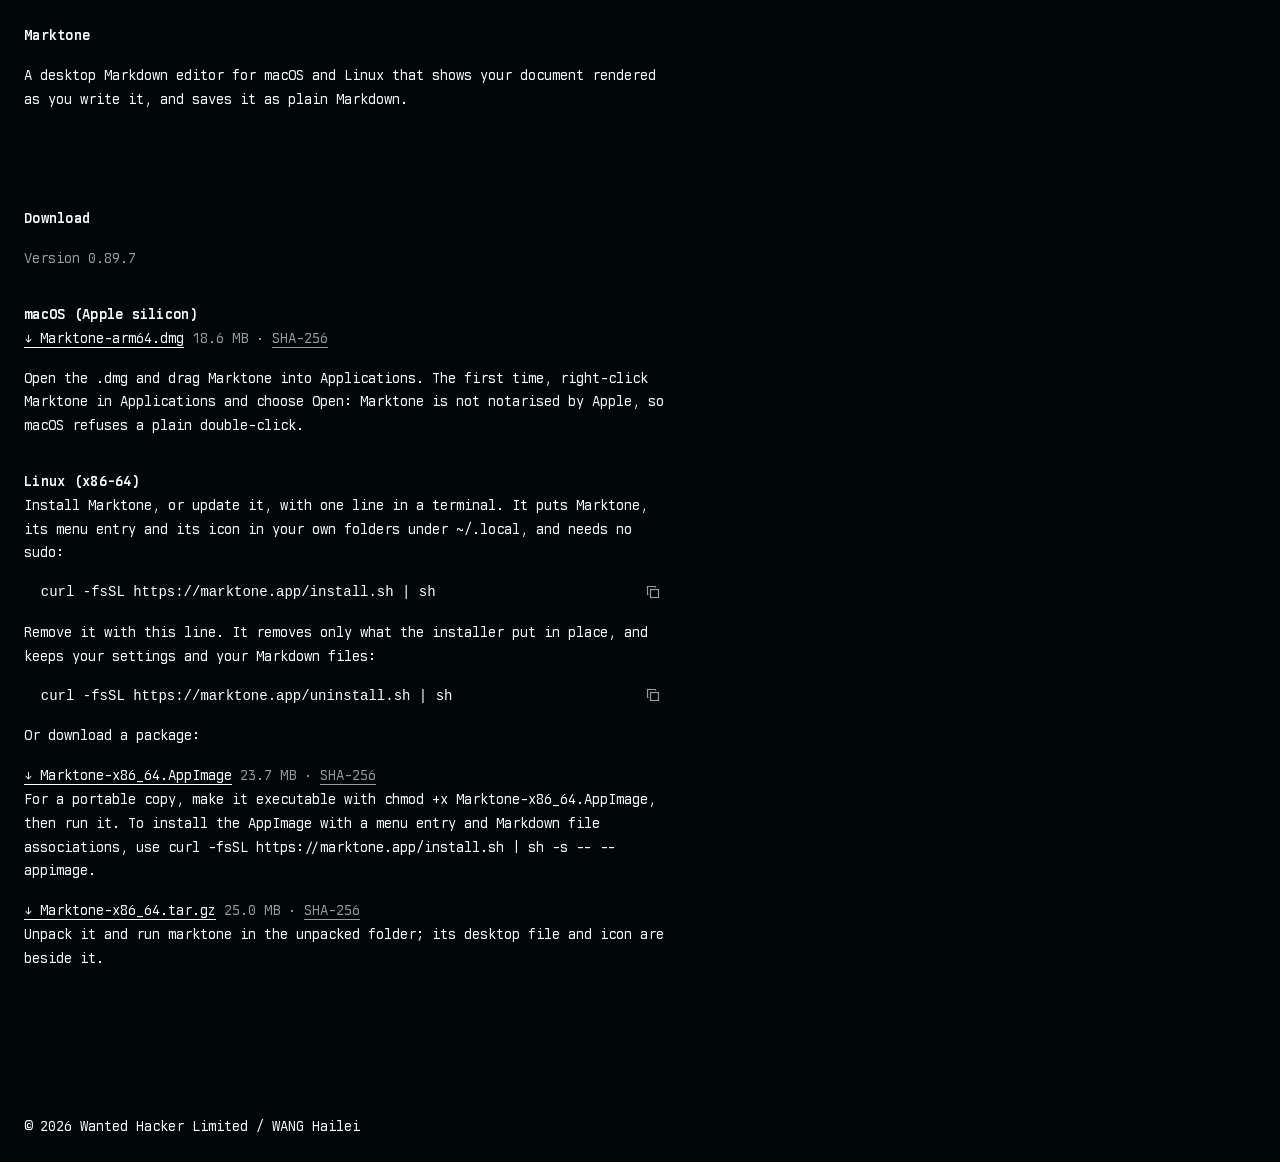
==== commit 70f95145: "Publish Marktone 0.89.7 on marktone.app" ====
--- a/download/index.html
+++ b/download/index.html
@@ -21,24 +21,10 @@
 
 		<section>
 			<h2>Download</h2>
-			<p class="muted">Version 0.89.3</p>
-			<p><strong>New in the interface&#39;s language</strong></p>
-			<ul>
-				<li><strong>The interface follows the system.</strong> Marktone now opens in the first of the system&#39;s languages that it is written in: English, Simplified Chinese, Traditional Chinese or Japanese. Until now the interface stayed in British English.</li>
-				<li><strong>A Language choice in Settings.</strong> Settings now have Language, first under Interface: Follow System, then each language in its own script. Every word of the interface follows the choice at once, in every window. Help follows that language until you pick a language in Help itself.</li>
-			</ul>
-			<p><strong>New in Editing</strong></p>
-			<ul>
-				<li><strong>Enter at the start of a quote.</strong> Pressing Enter at the start of a quotation&#39;s first line now moves the quote down one line, as it does for a paragraph. Empty lines before the quote are drawn and can take the caret.</li>
-				<li><strong>Enter on an empty line above a block.</strong> Pressing Enter on an empty line above a block, where the caret does not rest at the start, now takes the caret and the block below down one line. Backspace still takes back the empty lines above a block, but leaves a line that already holds the writer&#39;s spaces.</li>
-			</ul>
-			<p><strong>New in Chinese</strong></p>
-			<ul>
-				<li><strong>界面 in both written forms.</strong> The word for the interface is now 界面 in both Simplified and Traditional Chinese, including Settings and Help. Traditional Chinese had used 介面, so the two variants no longer use different words for the same thing.</li>
-			</ul>
+			<p class="muted">Version 0.89.7</p>
 
 			<h3>macOS (Apple silicon)</h3>
-			<p><a href="https://github.com/wanghailei/marktone.app/releases/download/v0.89.3/Marktone-arm64.dmg">↓ Marktone-arm64.dmg</a> <span class="muted">18.6 MB · <a href="https://github.com/wanghailei/marktone.app/releases/download/v0.89.3/Marktone-arm64.dmg.sha256">SHA-256</a></span></p>
+			<p><a href="https://github.com/wanghailei/marktone.app/releases/download/v0.89.7/Marktone-arm64.dmg">↓ Marktone-arm64.dmg</a> <span class="muted">18.6 MB · <a href="https://github.com/wanghailei/marktone.app/releases/download/v0.89.7/Marktone-arm64.dmg.sha256">SHA-256</a></span></p>
 			<p>Open the <code>.dmg</code> and drag Marktone into Applications. The first time, right-click Marktone in Applications and choose Open: Marktone is not notarised by Apple, so macOS refuses a plain double-click.</p>
 
 			<h3>Linux (x86-64)</h3>
@@ -53,8 +39,8 @@
 				<button type="button" class="copy" aria-label="Copy the uninstall line" hidden><svg class="copy-sheets" viewBox="0 0 16 16" aria-hidden="true"><rect x="5.5" y="5.5" width="8" height="8"/><path d="M10.5 3.5v-1h-8v8h1"/></svg><svg class="copy-done" viewBox="0 0 16 16" aria-hidden="true"><path d="M3 8.5l3.5 3.5 6.5-8"/></svg><span class="copy-hint" aria-hidden="true"></span></button>
 			</div>
 			<p>Or download a package:</p>
-			<p><a href="https://github.com/wanghailei/marktone.app/releases/download/v0.89.3/Marktone-x86_64.AppImage">↓ Marktone-x86_64.AppImage</a> <span class="muted">23.7 MB · <a href="https://github.com/wanghailei/marktone.app/releases/download/v0.89.3/Marktone-x86_64.AppImage.sha256">SHA-256</a></span><br>For a portable copy, make it executable with <code>chmod +x Marktone-x86_64.AppImage</code>, then run it. To install the AppImage with a menu entry and Markdown file associations, use <code>curl -fsSL https://marktone.app/install.sh | sh -s -- --appimage</code>.</p>
-			<p><a href="https://github.com/wanghailei/marktone.app/releases/download/v0.89.3/Marktone-x86_64.tar.gz">↓ Marktone-x86_64.tar.gz</a> <span class="muted">25.0 MB · <a href="https://github.com/wanghailei/marktone.app/releases/download/v0.89.3/Marktone-x86_64.tar.gz.sha256">SHA-256</a></span><br>Unpack it and run <code>marktone</code> in the unpacked folder; its desktop file and icon are beside it.</p>
+			<p><a href="https://github.com/wanghailei/marktone.app/releases/download/v0.89.7/Marktone-x86_64.AppImage">↓ Marktone-x86_64.AppImage</a> <span class="muted">23.7 MB · <a href="https://github.com/wanghailei/marktone.app/releases/download/v0.89.7/Marktone-x86_64.AppImage.sha256">SHA-256</a></span><br>For a portable copy, make it executable with <code>chmod +x Marktone-x86_64.AppImage</code>, then run it. To install the AppImage with a menu entry and Markdown file associations, use <code>curl -fsSL https://marktone.app/install.sh | sh -s -- --appimage</code>.</p>
+			<p><a href="https://github.com/wanghailei/marktone.app/releases/download/v0.89.7/Marktone-x86_64.tar.gz">↓ Marktone-x86_64.tar.gz</a> <span class="muted">25.0 MB · <a href="https://github.com/wanghailei/marktone.app/releases/download/v0.89.7/Marktone-x86_64.tar.gz.sha256">SHA-256</a></span><br>Unpack it and run <code>marktone</code> in the unpacked folder; its desktop file and icon are beside it.</p>
 		</section>
 	</main>
 	<footer>© 2026 <a href="https://whl.ltd">Wanted Hacker Limited</a> / WANG Hailei</footer>
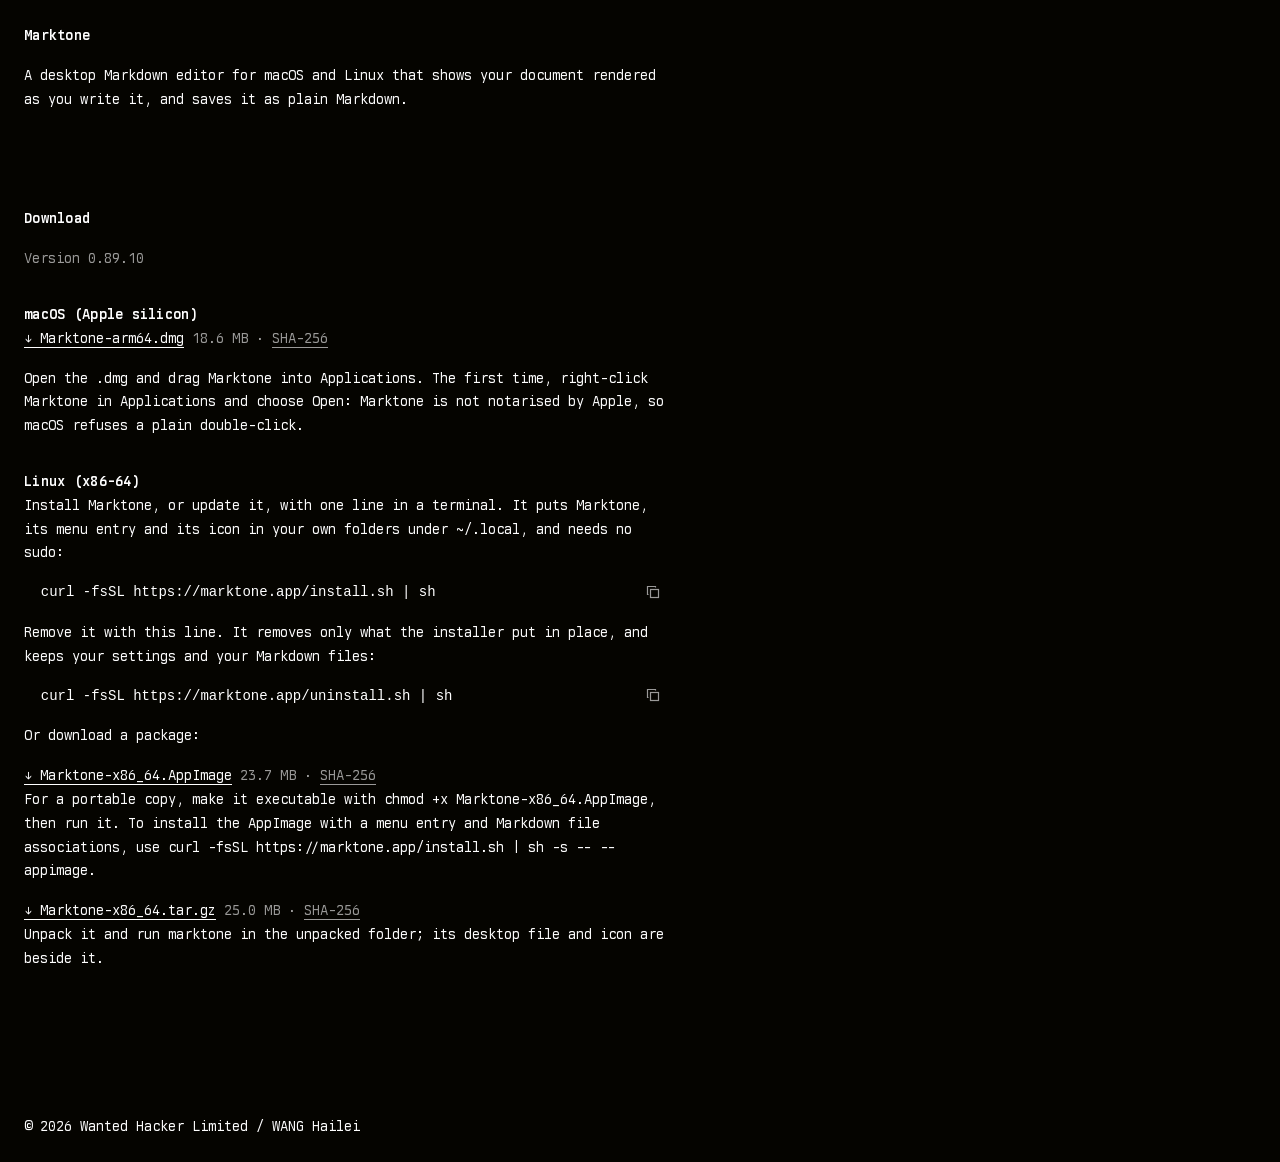
==== commit c540f0c5: "Publish Marktone 0.89.10 on marktone.app" ====
--- a/download/index.html
+++ b/download/index.html
@@ -21,10 +21,10 @@
 
 		<section>
 			<h2>Download</h2>
-			<p class="muted">Version 0.89.7</p>
+			<p class="muted">Version 0.89.10</p>
 
 			<h3>macOS (Apple silicon)</h3>
-			<p><a href="https://github.com/wanghailei/marktone.app/releases/download/v0.89.7/Marktone-arm64.dmg">↓ Marktone-arm64.dmg</a> <span class="muted">18.6 MB · <a href="https://github.com/wanghailei/marktone.app/releases/download/v0.89.7/Marktone-arm64.dmg.sha256">SHA-256</a></span></p>
+			<p><a href="https://github.com/wanghailei/marktone.app/releases/download/v0.89.10/Marktone-arm64.dmg">↓ Marktone-arm64.dmg</a> <span class="muted">18.6 MB · <a href="https://github.com/wanghailei/marktone.app/releases/download/v0.89.10/Marktone-arm64.dmg.sha256">SHA-256</a></span></p>
 			<p>Open the <code>.dmg</code> and drag Marktone into Applications. The first time, right-click Marktone in Applications and choose Open: Marktone is not notarised by Apple, so macOS refuses a plain double-click.</p>
 
 			<h3>Linux (x86-64)</h3>
@@ -39,8 +39,8 @@
 				<button type="button" class="copy" aria-label="Copy the uninstall line" hidden><svg class="copy-sheets" viewBox="0 0 16 16" aria-hidden="true"><rect x="5.5" y="5.5" width="8" height="8"/><path d="M10.5 3.5v-1h-8v8h1"/></svg><svg class="copy-done" viewBox="0 0 16 16" aria-hidden="true"><path d="M3 8.5l3.5 3.5 6.5-8"/></svg><span class="copy-hint" aria-hidden="true"></span></button>
 			</div>
 			<p>Or download a package:</p>
-			<p><a href="https://github.com/wanghailei/marktone.app/releases/download/v0.89.7/Marktone-x86_64.AppImage">↓ Marktone-x86_64.AppImage</a> <span class="muted">23.7 MB · <a href="https://github.com/wanghailei/marktone.app/releases/download/v0.89.7/Marktone-x86_64.AppImage.sha256">SHA-256</a></span><br>For a portable copy, make it executable with <code>chmod +x Marktone-x86_64.AppImage</code>, then run it. To install the AppImage with a menu entry and Markdown file associations, use <code>curl -fsSL https://marktone.app/install.sh | sh -s -- --appimage</code>.</p>
-			<p><a href="https://github.com/wanghailei/marktone.app/releases/download/v0.89.7/Marktone-x86_64.tar.gz">↓ Marktone-x86_64.tar.gz</a> <span class="muted">25.0 MB · <a href="https://github.com/wanghailei/marktone.app/releases/download/v0.89.7/Marktone-x86_64.tar.gz.sha256">SHA-256</a></span><br>Unpack it and run <code>marktone</code> in the unpacked folder; its desktop file and icon are beside it.</p>
+			<p><a href="https://github.com/wanghailei/marktone.app/releases/download/v0.89.10/Marktone-x86_64.AppImage">↓ Marktone-x86_64.AppImage</a> <span class="muted">23.7 MB · <a href="https://github.com/wanghailei/marktone.app/releases/download/v0.89.10/Marktone-x86_64.AppImage.sha256">SHA-256</a></span><br>For a portable copy, make it executable with <code>chmod +x Marktone-x86_64.AppImage</code>, then run it. To install the AppImage with a menu entry and Markdown file associations, use <code>curl -fsSL https://marktone.app/install.sh | sh -s -- --appimage</code>.</p>
+			<p><a href="https://github.com/wanghailei/marktone.app/releases/download/v0.89.10/Marktone-x86_64.tar.gz">↓ Marktone-x86_64.tar.gz</a> <span class="muted">25.0 MB · <a href="https://github.com/wanghailei/marktone.app/releases/download/v0.89.10/Marktone-x86_64.tar.gz.sha256">SHA-256</a></span><br>Unpack it and run <code>marktone</code> in the unpacked folder; its desktop file and icon are beside it.</p>
 		</section>
 	</main>
 	<footer>© 2026 <a href="https://whl.ltd">Wanted Hacker Limited</a> / WANG Hailei</footer>
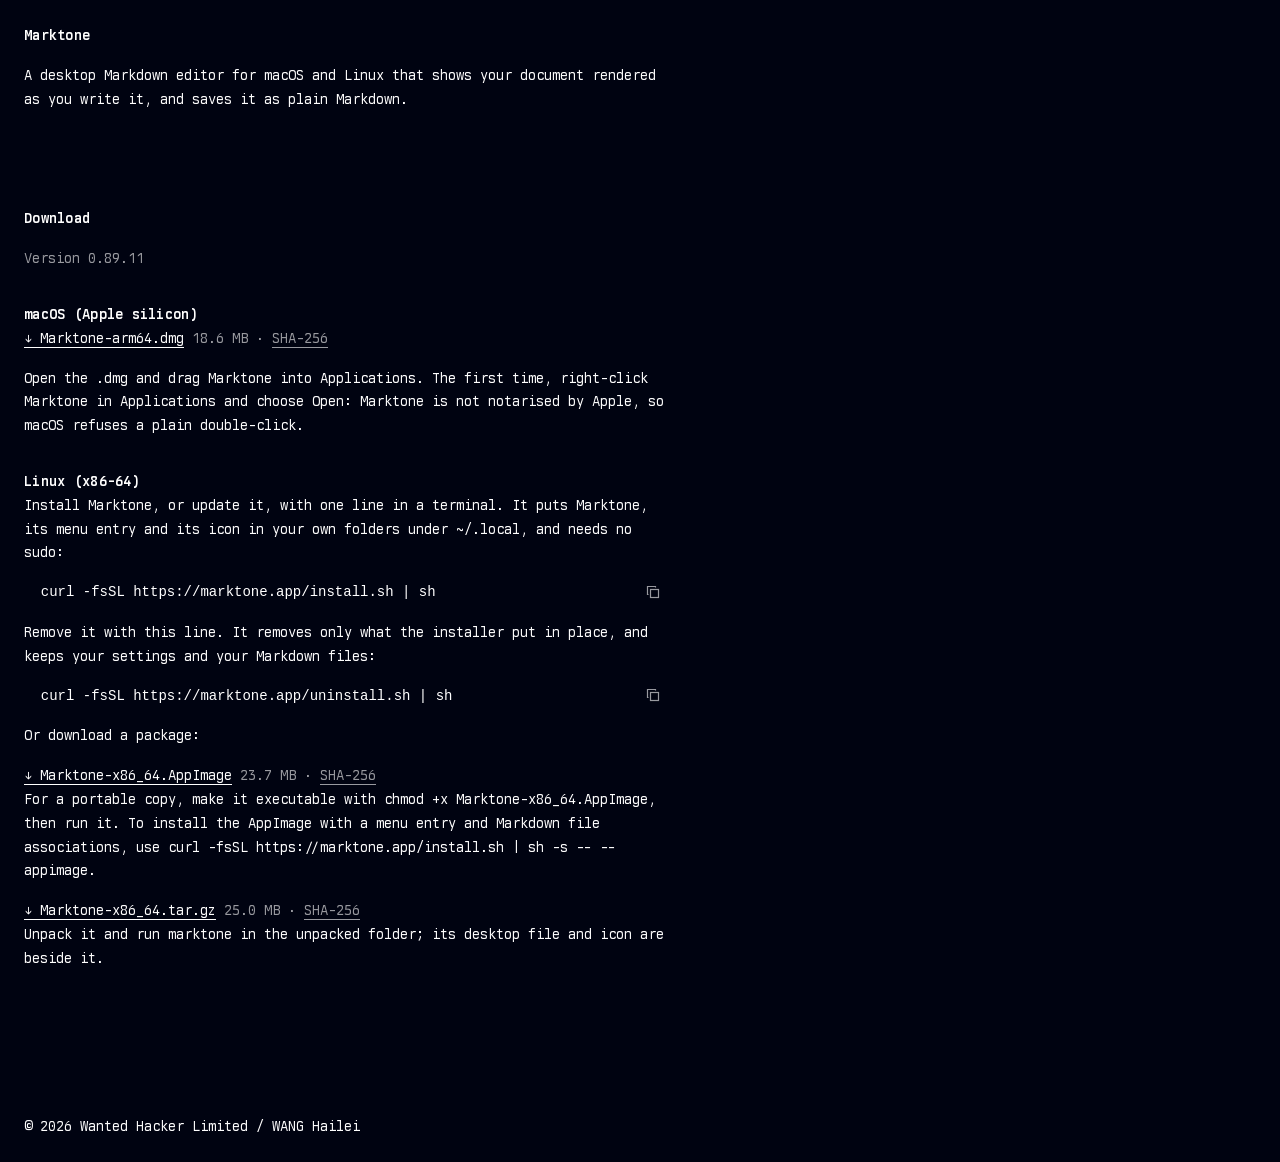
==== commit d06d94bd: "Publish Marktone 0.89.11 on marktone.app" ====
--- a/download/index.html
+++ b/download/index.html
@@ -21,10 +21,10 @@
 
 		<section>
 			<h2>Download</h2>
-			<p class="muted">Version 0.89.10</p>
+			<p class="muted">Version 0.89.11</p>
 
 			<h3>macOS (Apple silicon)</h3>
-			<p><a href="https://github.com/wanghailei/marktone.app/releases/download/v0.89.10/Marktone-arm64.dmg">↓ Marktone-arm64.dmg</a> <span class="muted">18.6 MB · <a href="https://github.com/wanghailei/marktone.app/releases/download/v0.89.10/Marktone-arm64.dmg.sha256">SHA-256</a></span></p>
+			<p><a href="https://github.com/wanghailei/marktone.app/releases/download/v0.89.11/Marktone-arm64.dmg">↓ Marktone-arm64.dmg</a> <span class="muted">18.6 MB · <a href="https://github.com/wanghailei/marktone.app/releases/download/v0.89.11/Marktone-arm64.dmg.sha256">SHA-256</a></span></p>
 			<p>Open the <code>.dmg</code> and drag Marktone into Applications. The first time, right-click Marktone in Applications and choose Open: Marktone is not notarised by Apple, so macOS refuses a plain double-click.</p>
 
 			<h3>Linux (x86-64)</h3>
@@ -39,8 +39,8 @@
 				<button type="button" class="copy" aria-label="Copy the uninstall line" hidden><svg class="copy-sheets" viewBox="0 0 16 16" aria-hidden="true"><rect x="5.5" y="5.5" width="8" height="8"/><path d="M10.5 3.5v-1h-8v8h1"/></svg><svg class="copy-done" viewBox="0 0 16 16" aria-hidden="true"><path d="M3 8.5l3.5 3.5 6.5-8"/></svg><span class="copy-hint" aria-hidden="true"></span></button>
 			</div>
 			<p>Or download a package:</p>
-			<p><a href="https://github.com/wanghailei/marktone.app/releases/download/v0.89.10/Marktone-x86_64.AppImage">↓ Marktone-x86_64.AppImage</a> <span class="muted">23.7 MB · <a href="https://github.com/wanghailei/marktone.app/releases/download/v0.89.10/Marktone-x86_64.AppImage.sha256">SHA-256</a></span><br>For a portable copy, make it executable with <code>chmod +x Marktone-x86_64.AppImage</code>, then run it. To install the AppImage with a menu entry and Markdown file associations, use <code>curl -fsSL https://marktone.app/install.sh | sh -s -- --appimage</code>.</p>
-			<p><a href="https://github.com/wanghailei/marktone.app/releases/download/v0.89.10/Marktone-x86_64.tar.gz">↓ Marktone-x86_64.tar.gz</a> <span class="muted">25.0 MB · <a href="https://github.com/wanghailei/marktone.app/releases/download/v0.89.10/Marktone-x86_64.tar.gz.sha256">SHA-256</a></span><br>Unpack it and run <code>marktone</code> in the unpacked folder; its desktop file and icon are beside it.</p>
+			<p><a href="https://github.com/wanghailei/marktone.app/releases/download/v0.89.11/Marktone-x86_64.AppImage">↓ Marktone-x86_64.AppImage</a> <span class="muted">23.7 MB · <a href="https://github.com/wanghailei/marktone.app/releases/download/v0.89.11/Marktone-x86_64.AppImage.sha256">SHA-256</a></span><br>For a portable copy, make it executable with <code>chmod +x Marktone-x86_64.AppImage</code>, then run it. To install the AppImage with a menu entry and Markdown file associations, use <code>curl -fsSL https://marktone.app/install.sh | sh -s -- --appimage</code>.</p>
+			<p><a href="https://github.com/wanghailei/marktone.app/releases/download/v0.89.11/Marktone-x86_64.tar.gz">↓ Marktone-x86_64.tar.gz</a> <span class="muted">25.0 MB · <a href="https://github.com/wanghailei/marktone.app/releases/download/v0.89.11/Marktone-x86_64.tar.gz.sha256">SHA-256</a></span><br>Unpack it and run <code>marktone</code> in the unpacked folder; its desktop file and icon are beside it.</p>
 		</section>
 	</main>
 	<footer>© 2026 <a href="https://whl.ltd">Wanted Hacker Limited</a> / WANG Hailei</footer>
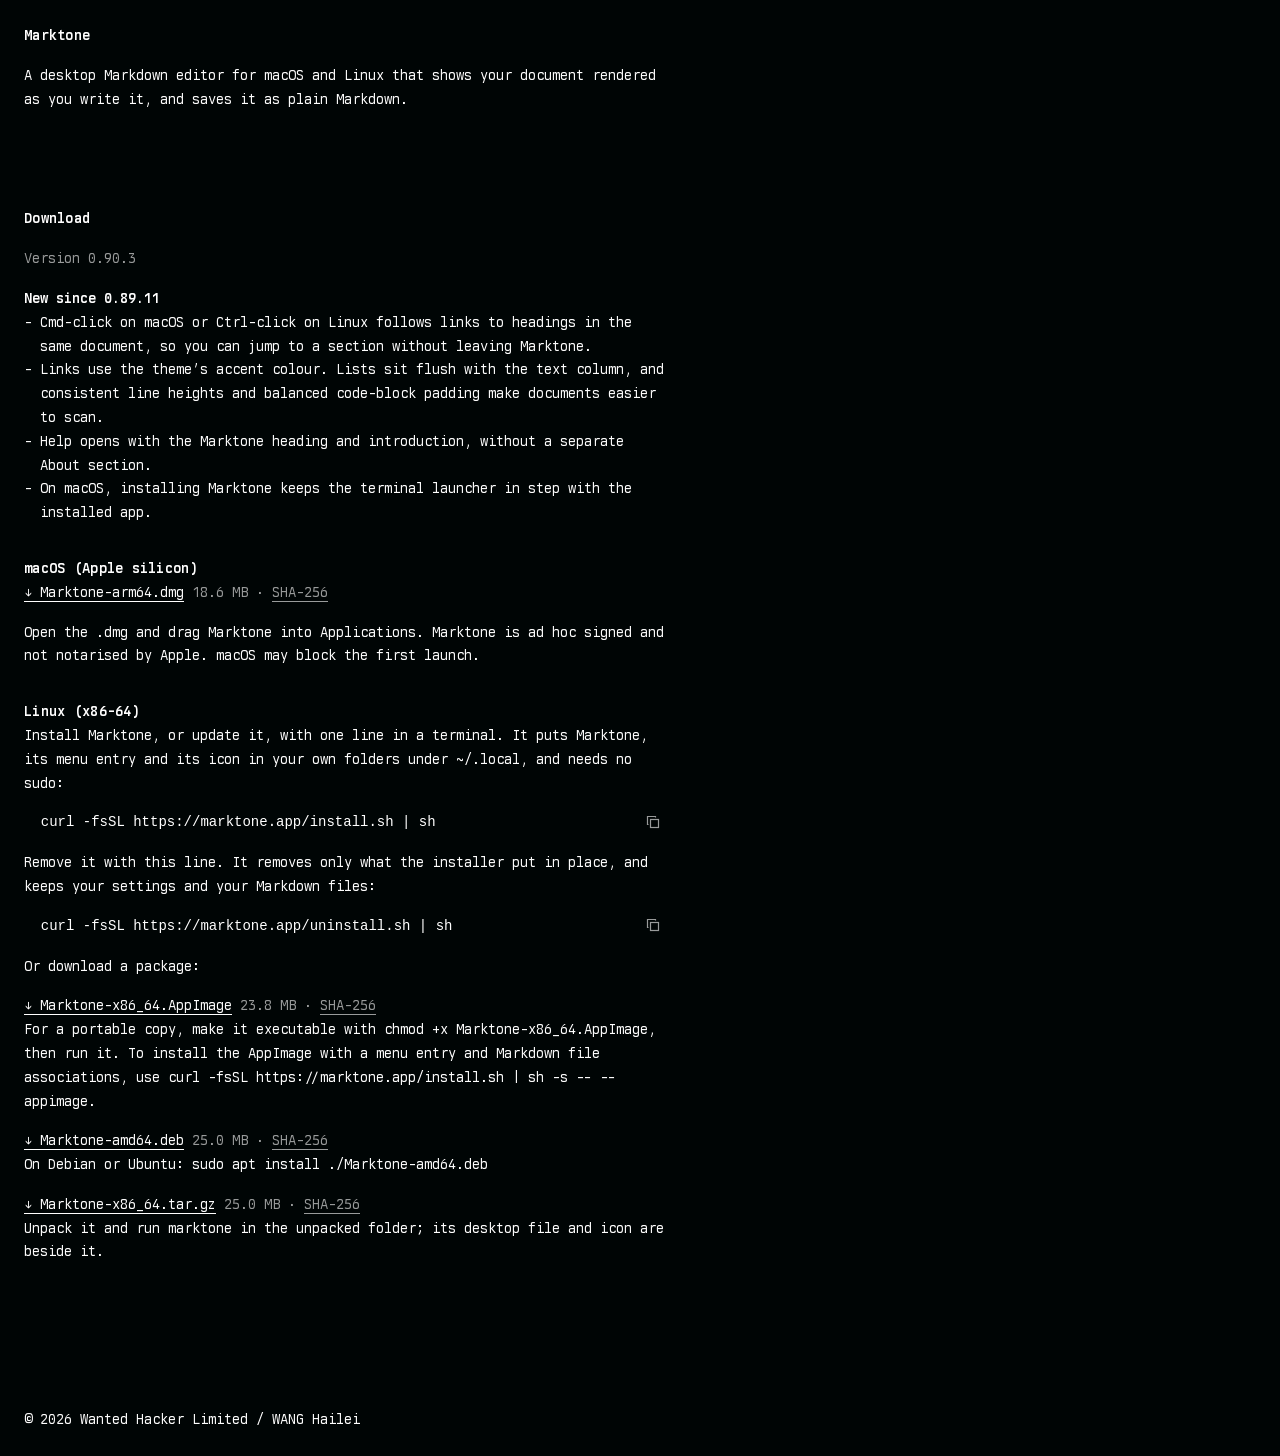
==== commit e35649ce: "Publish Marktone 0.90.3 downloads and update feed" ====
--- a/download/index.html
+++ b/download/index.html
@@ -21,11 +21,18 @@
 
 		<section>
 			<h2>Download</h2>
-			<p class="muted">Version 0.89.11</p>
+			<p class="muted">Version 0.90.3</p>
+			<p><strong>New since 0.89.11</strong></p>
+			<ul>
+				<li>Cmd-click on macOS or Ctrl-click on Linux follows links to headings in the same document, so you can jump to a section without leaving Marktone.</li>
+				<li>Links use the theme’s accent colour. Lists sit flush with the text column, and consistent line heights and balanced code-block padding make documents easier to scan.</li>
+				<li>Help opens with the Marktone heading and introduction, without a separate About section.</li>
+				<li>On macOS, installing Marktone keeps the terminal launcher in step with the installed app.</li>
+			</ul>
 
 			<h3>macOS (Apple silicon)</h3>
-			<p><a href="https://github.com/wanghailei/marktone.app/releases/download/v0.89.11/Marktone-arm64.dmg">↓ Marktone-arm64.dmg</a> <span class="muted">18.6 MB · <a href="https://github.com/wanghailei/marktone.app/releases/download/v0.89.11/Marktone-arm64.dmg.sha256">SHA-256</a></span></p>
-			<p>Open the <code>.dmg</code> and drag Marktone into Applications. The first time, right-click Marktone in Applications and choose Open: Marktone is not notarised by Apple, so macOS refuses a plain double-click.</p>
+			<p><a href="https://github.com/wanghailei/marktone.app/releases/download/v0.90.3/Marktone-arm64.dmg">↓ Marktone-arm64.dmg</a> <span class="muted">18.6 MB · <a href="https://github.com/wanghailei/marktone.app/releases/download/v0.90.3/Marktone-arm64.dmg.sha256">SHA-256</a></span></p>
+			<p>Open the <code>.dmg</code> and drag Marktone into Applications. Marktone is ad hoc signed and not notarised by Apple. macOS may block the first launch.</p>
 
 			<h3>Linux (x86-64)</h3>
 			<p>Install Marktone, or update it, with one line in a terminal. It puts Marktone, its menu entry and its icon in your own folders under <code>~/.local</code>, and needs no <code>sudo</code>:</p>
@@ -39,8 +46,9 @@
 				<button type="button" class="copy" aria-label="Copy the uninstall line" hidden><svg class="copy-sheets" viewBox="0 0 16 16" aria-hidden="true"><rect x="5.5" y="5.5" width="8" height="8"/><path d="M10.5 3.5v-1h-8v8h1"/></svg><svg class="copy-done" viewBox="0 0 16 16" aria-hidden="true"><path d="M3 8.5l3.5 3.5 6.5-8"/></svg><span class="copy-hint" aria-hidden="true"></span></button>
 			</div>
 			<p>Or download a package:</p>
-			<p><a href="https://github.com/wanghailei/marktone.app/releases/download/v0.89.11/Marktone-x86_64.AppImage">↓ Marktone-x86_64.AppImage</a> <span class="muted">23.7 MB · <a href="https://github.com/wanghailei/marktone.app/releases/download/v0.89.11/Marktone-x86_64.AppImage.sha256">SHA-256</a></span><br>For a portable copy, make it executable with <code>chmod +x Marktone-x86_64.AppImage</code>, then run it. To install the AppImage with a menu entry and Markdown file associations, use <code>curl -fsSL https://marktone.app/install.sh | sh -s -- --appimage</code>.</p>
-			<p><a href="https://github.com/wanghailei/marktone.app/releases/download/v0.89.11/Marktone-x86_64.tar.gz">↓ Marktone-x86_64.tar.gz</a> <span class="muted">25.0 MB · <a href="https://github.com/wanghailei/marktone.app/releases/download/v0.89.11/Marktone-x86_64.tar.gz.sha256">SHA-256</a></span><br>Unpack it and run <code>marktone</code> in the unpacked folder; its desktop file and icon are beside it.</p>
+			<p><a href="https://github.com/wanghailei/marktone.app/releases/download/v0.90.3/Marktone-x86_64.AppImage">↓ Marktone-x86_64.AppImage</a> <span class="muted">23.8 MB · <a href="https://github.com/wanghailei/marktone.app/releases/download/v0.90.3/Marktone-x86_64.AppImage.sha256">SHA-256</a></span><br>For a portable copy, make it executable with <code>chmod +x Marktone-x86_64.AppImage</code>, then run it. To install the AppImage with a menu entry and Markdown file associations, use <code>curl -fsSL https://marktone.app/install.sh | sh -s -- --appimage</code>.</p>
+			<p><a href="https://github.com/wanghailei/marktone.app/releases/download/v0.90.3/Marktone-amd64.deb">↓ Marktone-amd64.deb</a> <span class="muted">25.0 MB · <a href="https://github.com/wanghailei/marktone.app/releases/download/v0.90.3/Marktone-amd64.deb.sha256">SHA-256</a></span><br>On Debian or Ubuntu: <code>sudo apt install ./Marktone-amd64.deb</code></p>
+			<p><a href="https://github.com/wanghailei/marktone.app/releases/download/v0.90.3/Marktone-x86_64.tar.gz">↓ Marktone-x86_64.tar.gz</a> <span class="muted">25.0 MB · <a href="https://github.com/wanghailei/marktone.app/releases/download/v0.90.3/Marktone-x86_64.tar.gz.sha256">SHA-256</a></span><br>Unpack it and run <code>marktone</code> in the unpacked folder; its desktop file and icon are beside it.</p>
 		</section>
 	</main>
 	<footer>© 2026 <a href="https://whl.ltd">Wanted Hacker Limited</a> / WANG Hailei</footer>
